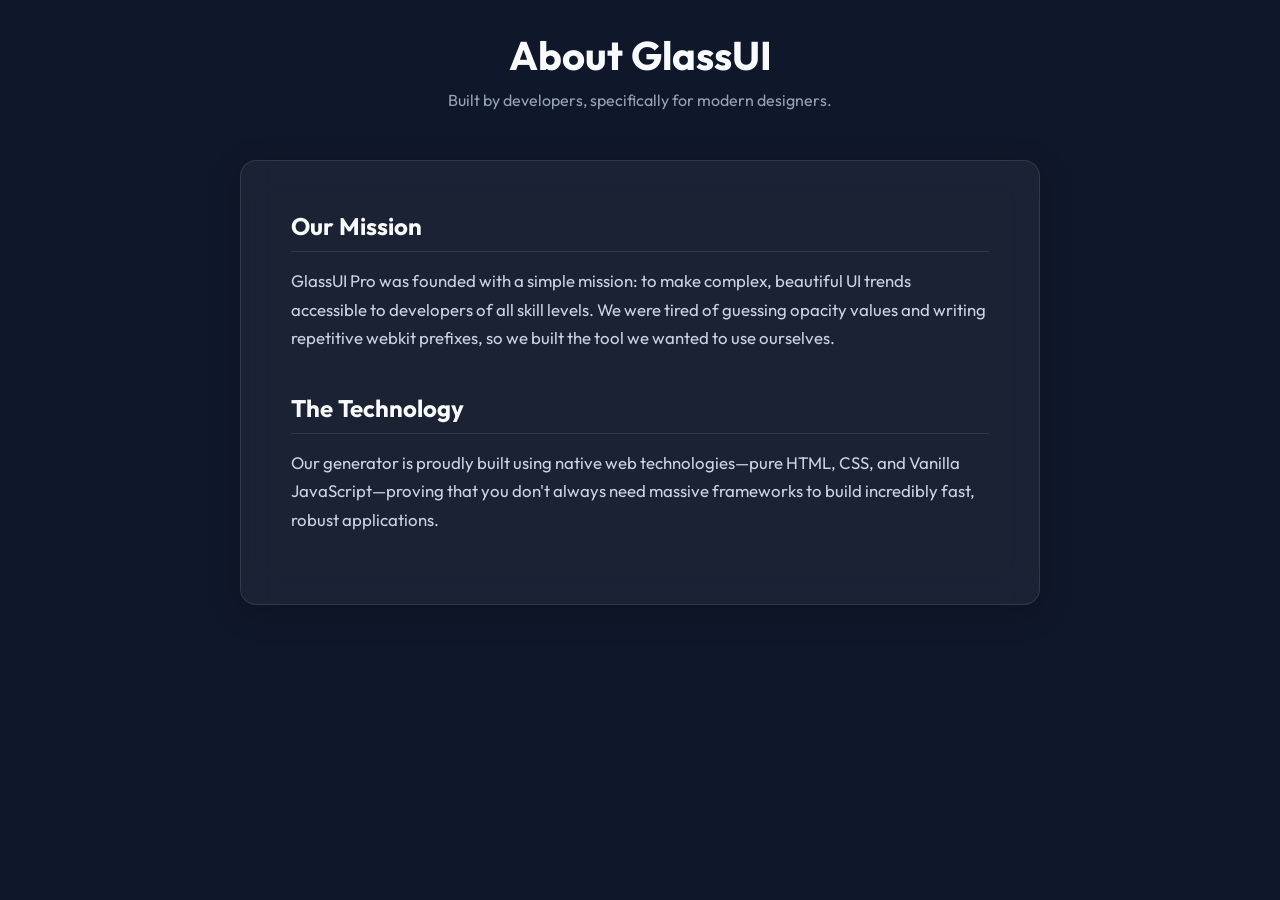
==== about.html @ 56500ab6 "Add files via upload" ====
<!DOCTYPE html>
<html lang="en">
<head>
    <meta charset="UTF-8">
    <meta name="viewport" content="width=device-width, initial-scale=1.0">
    <title>About Us | GlassUI Pro</title>
    <link rel="icon" href="data:image/svg+xml,<svg xmlns=%22http://www.w3.org/2000/svg%22 viewBox=%220 0 100 100%22><text y=%22.9em%22 font-size=%2290%22>✨</text></svg>">
    <link rel="preconnect" href="https://fonts.googleapis.com">
    <link rel="preconnect" href="https://fonts.gstatic.com" crossorigin>
    <link href="https://fonts.googleapis.com/css2?family=Outfit:wght@300;400;500;600;700;800&display=swap" rel="stylesheet">
    <link rel="stylesheet" href="style.css">
</head>
<body>

    <main class="app-container document-page">
        <header class="app-header">
            <h1>About GlassUI</h1>
            <p>Built by developers, specifically for modern designers.</p>
        </header>

        <article class="glass-card legal-prose">
            <h2>Our Mission</h2>
            <p>GlassUI Pro was founded with a simple mission: to make complex, beautiful UI trends accessible to developers of all skill levels. We were tired of guessing opacity values and writing repetitive webkit prefixes, so we built the tool we wanted to use ourselves.</p>
            
            <h2>The Technology</h2>
            <p>Our generator is proudly built using native web technologies—pure HTML, CSS, and Vanilla JavaScript—proving that you don't always need massive frameworks to build incredibly fast, robust applications.</p>
        </article>
    </main>

    </body>
</html>
---- style.css ----
/* --- 1. VARIABLES, RESET & GLOBAL POLISH --- */
:root {
    --panel-bg: rgba(15, 23, 42, 0.7);
    --text-primary: #f8fafc;
    --accent-color: #38bdf8;
}

* { 
    box-sizing: border-box; 
    margin: 0; 
    padding: 0; 
}

/* Enable smooth scrolling for the whole page */
html {
    scroll-behavior: smooth;
}

/* Updated Body with New Font */
body {
    font-family: 'Outfit', sans-serif; /* <-- The new premium font! */
    background: #0f172a; 
    color: var(--text-primary);
    min-height: 100vh;
    overflow-x: hidden; /* Prevents accidental horizontal scrolling */
}

/* Custom Text Highlight Color */
::selection {
    background-color: rgba(56, 189, 248, 0.3); /* Matches your accent color */
    color: #ffffff;
}

/* Custom Glassmorphic Scrollbar */
::-webkit-scrollbar {
    width: 10px;
}

::-webkit-scrollbar-track {
    background: #0f172a; /* Dark background */
}

::-webkit-scrollbar-thumb {
    background: rgba(255, 255, 255, 0.15); /* Glass-like thumb */
    border-radius: 10px;
}

::-webkit-scrollbar-thumb:hover {
    background: rgba(255, 255, 255, 0.3); /* Gets brighter when hovered */
}

/* --- 2. BASE LAYOUT & TYPOGRAPHY --- */
.app-container { 
    width: 100%; 
    max-width: 1200px; 
    margin: 0 auto; 
    padding-top: 30px; 
}

.app-header { 
    text-align: center; 
    margin-bottom: 30px; 
}

.app-header h1 { 
    font-size: 2.5rem; 
    margin-bottom: 10px; 
}

.app-header p { 
    color: #94a3b8; 
}

/* --- 3. MAIN WORKSPACE --- */
.workspace {
    display: grid;
    grid-template-columns: 1.2fr 1fr;
    gap: 30px;
    align-items: stretch;
}

/* Canvas Area */
.canvas-area {
    display: flex;
    justify-content: center;
    align-items: center;
    min-height: 440px; 
    border-radius: 24px;
    padding: 20px;
    transition: background 0.4s ease;
    border: 1px solid rgba(255,255,255,0.1);
    position: relative;
    overflow: hidden; 
}

/* Background Gradients & Orbs */
.bg-mesh { 
    background: #0f172a; 
}

.bg-mesh::before, .bg-mesh::after {
    content: '';
    position: absolute;
    border-radius: 50%;
    filter: blur(60px); 
    z-index: 0;
}

.bg-mesh::before {
    width: 300px; height: 300px;
    background: #4f46e5; 
    top: -50px; left: -50px;
}

.bg-mesh::after {
    width: 250px; height: 250px;
    background: #db2777; 
    bottom: -50px; right: -50px;
}

.bg-dark { background: radial-gradient(circle at center, #1e293b 0%, #020617 100%); }
.bg-ocean { background: linear-gradient(135deg, #0284c7 0%, #1e40af 100%); }

/* --- 4. GLASS ELEMENTS & SHAPES --- */
.glass-element {
    z-index: 10;
    position: relative;
    transition: all 0.3s ease; 
    box-shadow: 0 25px 50px -12px rgba(0, 0, 0, 0.25);
    display: flex;
    flex-direction: column;
    justify-content: center;
    align-items: center;
    text-align: center;
}

.shape-card { 
    width: 420px; 
    height: 260px; 
    padding: 30px; 
    /* These flex rules ensure the credit card text aligns perfectly */
    display: flex;
    flex-direction: column;
    justify-content: space-between;
}
.shape-button { width: auto; padding: 15px 40px; font-weight: bold; font-size: 1.2rem; cursor: pointer; }
.shape-button p { display: none; }
.shape-navbar { width: 100%; height: 70px; flex-direction: row; justify-content: space-between; padding: 0 30px; align-self: flex-start; margin-top: 20px; }
.shape-navbar p { display: none; }
.shape-modal { width: 90%; max-width: 450px; height: 220px; padding: 30px; }
.shape-input { width: 300px; height: 55px; padding: 0 20px; flex-direction: row; justify-content: flex-start; text-align: left; }
.shape-input p { display: none; }
.shape-input h2 { font-size: 1.1rem; color: rgba(255,255,255,0.6); margin: 0; font-weight: normal; }
.shape-sidebar { width: 220px; height: 90%; position: absolute; left: 20px; justify-content: flex-start; padding-top: 40px; }
.shape-tooltip { width: 150px; padding: 10px; }
.shape-tooltip h2 { font-size: 1rem; margin-bottom: 0; }
.shape-tooltip p { display: none; }
.shape-avatar { width: 150px; height: 150px; border-radius: 50% !important; padding: 20px; justify-content: center; }
.shape-avatar h2 { font-size: 3rem; margin: 0; }
.shape-avatar p { display: none; }

/* Modal Overlay */
.modal-overlay {
    position: absolute;
    top: 0; left: 0; right: 0; bottom: 0;
    background: rgba(0, 0, 0, 0.6);
    backdrop-filter: blur(5px);
    -webkit-backdrop-filter: blur(5px);
    z-index: 5; 
    opacity: 0; 
    pointer-events: none; 
    transition: opacity 0.4s ease;
}
.modal-overlay.active { opacity: 1; }

/* --- 5. CONTROL PANEL & UI COMPONENTS --- */
.control-panel { background: var(--panel-bg); padding: 30px; border-radius: 24px; border: 1px solid rgba(255, 255, 255, 0.1); }
.control-row { display: flex; gap: 15px; margin-bottom: 20px; }
.half-width { flex: 1; }
.control-group { margin-bottom: 20px; }

label { display: flex; justify-content: space-between; align-items: center; margin-bottom: 10px; font-size: 0.9rem; font-weight: 500; }
.val-badge { background: rgba(255,255,255,0.1); padding: 4px 8px; border-radius: 6px; font-family: monospace; font-size: 0.8rem; color: var(--accent-color); }

input[type="range"] { width: 100%; accent-color: var(--accent-color); cursor: pointer; }

/* Code Output Area */
.left-column .output-section {
    background: rgba(0, 0, 0, 0.2);
    padding: 20px;
    border-radius: 16px;
    border: 1px solid rgba(255, 255, 255, 0.05);
    margin-top: 30px; 
}
.code-grid { display: grid; grid-template-columns: 1fr 1fr; gap: 15px; margin-bottom: 15px; }
.code-col { display: flex; flex-direction: column; }
.code-grid textarea { height: 110px; font-size: 0.75rem; margin-top: 5px; padding: 10px; resize: none; background: rgba(0,0,0,0.4); color: #a7f3d0; border: 1px solid rgba(255,255,255,0.1); border-radius: 12px; font-family: monospace; }
.output-section .primary-btn { margin-top: 0; }

/* Custom Inputs & Buttons */
.dropdown { 
    width: 100%; padding: 12px 15px; background-color: rgba(0,0,0,0.3); color: var(--text-primary); 
    border: 1px solid rgba(255,255,255,0.2); border-radius: 8px; outline: none; font-size: 0.95rem; cursor: pointer;
    -webkit-appearance: none; -moz-appearance: none; appearance: none;
    background-image: url("data:image/svg+xml;charset=US-ASCII,%3Csvg%20xmlns%3D%22http%3A%2F%2Fwww.w3.org%2F2000%2Fsvg%22%20width%3D%22292.4%22%20height%3D%22292.4%22%3E%3Cpath%20fill%3D%22%2394a3b8%22%20d%3D%22M287%2069.4a17.6%2017.6%200%200%200-13-5.4H18.4c-5%200-9.3%201.8-12.9%205.4A17.6%2017.6%200%200%200%200%2082.2c0%205%201.8%209.3%205.4%2012.9l128%20127.9c3.6%203.6%207.8%205.4%2012.8%205.4s9.2-1.8%2012.8-5.4L287%2095c3.5-3.5%205.4-7.8%205.4-12.8%200-5-1.9-9.2-5.5-12.8z%22%2F%3E%3C%2Fsvg%3E");
    background-repeat: no-repeat; background-position: right 15px top 50%; background-size: 12px auto;
}
.dropdown option { background-color: #1e293b; color: white; padding: 10px; }

.primary-btn { width: 100%; padding: 14px; background: white; color: black; border: none; border-radius: 12px; font-weight: bold; cursor: pointer; transition: 0.2s; text-decoration: none; }
.primary-btn:hover { background: #e2e8f0; transform: translateY(-2px); }
.outline-btn { background: transparent; border: 1px solid rgba(255, 255, 255, 0.3); color: white; }
.outline-btn:hover { background: rgba(255, 255, 255, 0.1); }

/* 1. Reset the default ugly browser color input */
.color-swatch {
    -webkit-appearance: none;
    -moz-appearance: none;
    appearance: none;
    width: 36px;
    height: 36px;
    background: transparent;
    border: none;
    cursor: pointer;
    padding: 0;
}

/* 2. Style the actual color square inside (Chrome/Safari/Edge) */
.color-swatch::-webkit-color-swatch {
    border-radius: 6px;
    border: 2px solid rgba(255, 255, 255, 0.2);
    box-shadow: 0 2px 5px rgba(0,0,0,0.2);
}

/* 3. Style the actual color square inside (Firefox) */
.color-swatch::-moz-color-swatch {
    border-radius: 6px;
    border: 2px solid rgba(255, 255, 255, 0.2);
    box-shadow: 0 2px 5px rgba(0,0,0,0.2);
}

/* --- 6. GLOBAL NAV & MEGA FOOTER --- */
.global-nav { width: 100%; background: rgba(15, 23, 42, 0.75); backdrop-filter: blur(16px); -webkit-backdrop-filter: blur(16px); border-bottom: 1px solid rgba(255, 255, 255, 0.08); position: sticky; top: 0; z-index: 100; }
.nav-container { max-width: 1200px; margin: 0 auto; padding: 15px 20px; display: flex; justify-content: space-between; align-items: center; }
.logo { display: flex; align-items: center; gap: 8px; font-size: 1.4rem; font-weight: 800; color: var(--text-primary); cursor: pointer; letter-spacing: -0.5px; }
.nav-links { display: flex; list-style: none; gap: 32px; }
.nav-links a, .nav-login { color: #94a3b8; text-decoration: none; font-size: 0.95rem; font-weight: 500; transition: color 0.2s ease; }
.nav-links a:hover, .nav-login:hover { color: var(--text-primary); }
.nav-actions { display: flex; align-items: center; gap: 24px; }
.nav-pro-btn { background: var(--accent-color); color: #0f172a; padding: 10px 20px; border-radius: 8px; text-decoration: none; font-weight: 700; font-size: 0.9rem; transition: transform 0.2s, background 0.2s; white-space: nowrap; }
.nav-pro-btn:hover { transform: translateY(-2px); background: #7dd3fc; }

.mega-footer { margin-top: 80px; background: rgba(15, 23, 42, 0.95); border-top: 1px solid rgba(255, 255, 255, 0.05); padding: 60px 20px 20px; width: 100%; }
.footer-container { max-width: 1200px; margin: 0 auto; }
.footer-grid { display: grid; grid-template-columns: 2fr 1fr 1fr 1fr; gap: 40px; margin-bottom: 60px; }
.brand-col p { color: #94a3b8; line-height: 1.6; margin-top: 15px; max-width: 320px; font-size: 0.95rem; }
.footer-col h4 { color: var(--text-primary); font-size: 1.1rem; margin-bottom: 20px; font-weight: 600; }
.footer-col ul { list-style: none; padding: 0; }
.footer-col li { margin-bottom: 12px; }
.footer-col a { color: #94a3b8; text-decoration: none; font-size: 0.95rem; transition: color 0.2s ease; }
.footer-col a:hover { color: var(--accent-color); }
.footer-bottom { display: flex; justify-content: space-between; align-items: center; padding-top: 30px; border-top: 1px solid rgba(255, 255, 255, 0.05); color: #64748b; font-size: 0.85rem; }
.social-links { display: flex; gap: 20px; }
.social-links a { color: #64748b; text-decoration: none; transition: color 0.2s; }
.social-links a:hover { color: var(--text-primary); }

/* --- 7. SUPPLEMENTARY PAGES --- */

/* Educational Text Formatting */
.educational-content { margin-top: 60px; padding-top: 40px; border-top: 1px solid rgba(255, 255, 255, 0.1); max-width: 900px; margin-left: auto; margin-right: auto; }
.content-block { margin-bottom: 40px; }
.content-block h2 { font-size: 1.8rem; margin-bottom: 15px; color: var(--text-primary); }
.content-block p, .steps-list { color: #94a3b8; line-height: 1.7; font-size: 1.05rem; }
.steps-list { padding-left: 25px; line-height: 1.8; }
.steps-list strong { color: var(--accent-color); }
.steps-list code, .tip-box code { background: rgba(255, 255, 255, 0.1); padding: 2px 6px; border-radius: 4px; font-family: monospace; color: #a7f3d0; }
.tip-box { background: rgba(56, 189, 248, 0.1);  padding: 20px 25px; border-radius: 12px 12px 12px 12px; }
.tip-box h3 { margin-bottom: 10px; color: var(--text-primary); }
.tip-box code { background: rgba(0, 0, 0, 0.3); }

/* Pricing Page & Glass Cards */
.pricing-page { display: flex; flex-direction: column; align-items: center; padding-bottom: 80px; }
.pricing-grid { display: grid; grid-template-columns: 1fr 1fr; gap: 40px; max-width: 900px; width: 100%; margin-top: 40px; }
.price-card { padding: 40px; display: flex; flex-direction: column; position: relative; }

.glass-card {
    background: rgba(255, 255, 255, 0.05); 
    backdrop-filter: blur(16px);
    -webkit-backdrop-filter: blur(16px);
    border-radius: 16px;
    border: 1px solid rgba(255, 255, 255, 0.1);
    box-shadow: 0 8px 32px 0 rgba(0, 0, 0, 0.2);
}

.pro-card {
    border: 1px solid rgba(56, 189, 248, 0.5); 
    box-shadow: 0 15px 35px rgba(0, 0, 0, 0.3), inset 0 1px 1px rgba(255, 255, 255, 0.2);
    transform: scale(1.02); 
}

.price-card .badge { position: absolute; top: -15px; right: 20px; background: #38bdf8; color: #0f172a; padding: 5px 15px; border-radius: 20px; font-size: 0.8rem; font-weight: 700; }
.price-card h3 { font-size: 1.5rem; margin-bottom: 10px; }
.price-card .price { font-size: 1rem; color: #94a3b8; margin-bottom: 20px; }
.price-card .price span { font-size: 3rem; font-weight: 700; color: var(--text-primary); }
.price-card .plan-desc { font-size: 0.95rem; margin-bottom: 30px; line-height: 1.5; }
.feature-list { list-style: none; padding: 0; margin-bottom: 40px; flex-grow: 1; }
.feature-list li { margin-bottom: 15px; font-size: 0.95rem; }
.feature-list li.disabled { opacity: 0.4; }

/* Pro Tooltip */
.pro-tooltip-wrapper { position: relative; display: inline-block; width: 100%; }
.disabled-btn { cursor: not-allowed; opacity: 0.8; }
.pro-tooltip-wrapper .hover-message { visibility: hidden; opacity: 0; width: 100%; background-color: rgba(15, 23, 42, 0.95); color: #f8fafc; text-align: center; border-radius: 8px; padding: 12px; position: absolute; z-index: 10; bottom: 115%; left: 0; font-size: 0.85rem; line-height: 1.4; border: 1px solid rgba(56, 189, 248, 0.3); box-shadow: 0 10px 25px rgba(0, 0, 0, 0.4); transition: opacity 0.3s ease, visibility 0.3s ease, transform 0.3s ease; transform: translateY(5px); pointer-events: none; }
.pro-tooltip-wrapper .hover-message::after { content: ""; position: absolute; top: 100%; left: 50%; margin-left: -5px; border-width: 5px; border-style: solid; border-color: rgba(56, 189, 248, 0.3) transparent transparent transparent; }
.pro-tooltip-wrapper:hover .hover-message { visibility: visible; opacity: 1; transform: translateY(0); }

/* Document/Legal Pages */
.document-page { display: flex; flex-direction: column; align-items: center; padding-bottom: 80px; }
.legal-prose { max-width: 800px; width: 100%; padding: 50px; margin-top: 20px; text-align: left; }
.legal-prose h2 { color: var(--text-primary); font-size: 1.5rem; margin-top: 40px; margin-bottom: 15px; border-bottom: 1px solid rgba(255, 255, 255, 0.1); padding-bottom: 10px; }
.legal-prose h2:first-of-type { margin-top: 0; }
.legal-prose p { color: #cbd5e1; line-height: 1.7; margin-bottom: 20px; font-size: 1.05rem; }
.legal-prose ul { color: #cbd5e1; line-height: 1.7; margin-bottom: 25px; padding-left: 25px; font-size: 1.05rem; }
.legal-prose li { margin-bottom: 10px; }

/* Centered Form/Message Pages */
.centered-page { display: flex; justify-content: center; align-items: center; min-height: 70vh; padding: 20px; }
.auth-card, .message-card { max-width: 400px; width: 100%; padding: 40px; text-align: center; }
.message-card { max-width: 500px; }
.auth-form { display: flex; flex-direction: column; gap: 15px; text-align: left; margin-top: 20px; margin-bottom: 20px; }
.form-group { display: flex; flex-direction: column; gap: 5px; }
.form-group label { font-size: 0.85rem; color: var(--accent-color); font-weight: 600; }
.glass-input { width: 100%; padding: 12px; background: rgba(0, 0, 0, 0.2); border: 1px solid rgba(255, 255, 255, 0.1); border-radius: 8px; color: #ffffff; outline: none; transition: all 0.3s ease; }
.glass-input:focus { border-color: var(--accent-color); box-shadow: 0 0 0 2px rgba(56, 189, 248, 0.2); }


/* Custom Back Link for Auth/Contact Cards */
.back-link {
    display: block; /* Ensures it sits on its own line */
    text-align: left;
    color: #94a3b8; /* Muted slate color */
    text-decoration: none;
    font-size: 0.9rem;
    font-weight: 500;
    margin-bottom: 20px;
    transition: color 0.2s ease, transform 0.2s ease;
}

.back-link:hover {
    color: var(--text-primary); /* Brightens to white on hover */
    transform: translateX(-3px); /* Subtle slide to the left on hover */
}

/* --- 8. UNIFIED MEDIA QUERIES --- */

/* Tablets */
@media (max-width: 850px) { 
    .workspace { grid-template-columns: 1fr; } 
    .footer-grid { grid-template-columns: 1fr 1fr; }
    .brand-col { grid-column: span 2; }
}

/* Phones & Small Tablets */
@media (max-width: 768px) {
    .app-header h1 { font-size: 2rem; }
    .app-header p { font-size: 0.95rem; }
    .nav-links { display: none; }
    
    .canvas-area { min-height: 350px; padding: 20px; }
    .code-grid { grid-template-columns: 1fr; }
    .code-grid textarea { height: 110px; font-size: 0.75rem; margin-top: 5px; padding: 10px; resize: none; background: rgba(0,0,0,0.4); color: #a7f3d0; border: 1px solid rgba(255,255,255,0.1); border-radius: 12px; font-family: monospace; overflow-y: auto; }
    
    .pricing-grid { grid-template-columns: 1fr; }
    .pro-card { transform: scale(1); }
    
    .legal-prose { padding: 30px 20px; }
    .legal-prose h2 { font-size: 1.3rem; }
    .legal-prose p, .legal-prose ul { font-size: 0.95rem; }
    
    .footer-grid { grid-template-columns: 1fr; gap: 30px; text-align: center; }
    .brand-col { grid-column: span 1; }
}

/* Smallest Screens */
@media (max-width: 550px) {
    .footer-bottom { flex-direction: column; gap: 15px; text-align: center; }
}
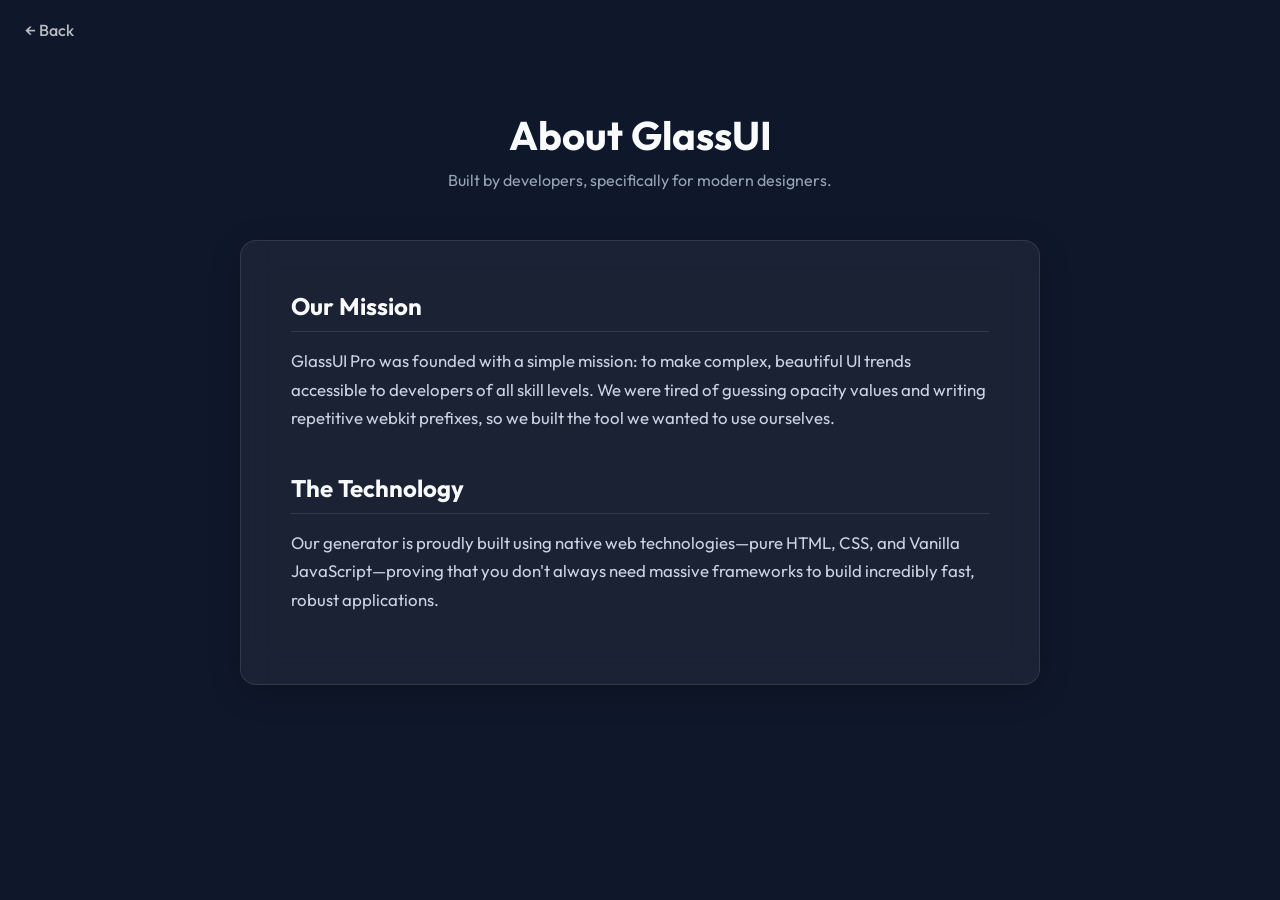
==== commit 83381884: "Add files via upload" ====
--- a/about.html
+++ b/about.html
@@ -1,6 +1,15 @@
 <!DOCTYPE html>
 <html lang="en">
 <head>
+    <!-- Google tag (gtag.js) -->
+    <script async src="https://www.googletagmanager.com/gtag/js?id=G-WPXQDVVGME"></script>
+    <script>
+    window.dataLayer = window.dataLayer || [];
+    function gtag(){dataLayer.push(arguments);}
+    gtag('js', new Date());
+
+    gtag('config', 'G-WPXQDVVGME');
+    </script>
     <meta charset="UTF-8">
     <meta name="viewport" content="width=device-width, initial-scale=1.0">
     <title>About Us | GlassUI Pro</title>
@@ -11,7 +20,9 @@
     <link rel="stylesheet" href="style.css">
 </head>
 <body>
-
+    <nav class="simple-nav">
+        <a href="index.html" class="back-link">&larr; Back</a>
+    </nav>
     <main class="app-container document-page">
         <header class="app-header">
             <h1>About GlassUI</h1>
--- a/style.css
+++ b/style.css
@@ -384,4 +384,83 @@
 /* Smallest Screens */
 @media (max-width: 550px) {
     .footer-bottom { flex-direction: column; gap: 15px; text-align: center; }
+}
+
+/* =========================================
+   📱 PERFECTED MOBILE RESPONSIVE FIXES
+   ========================================= */
+@media (max-width: 768px) {
+    /* Break container boundaries to allow custom ordering */
+    .workspace {
+        display: flex !important;
+        flex-direction: column !important;
+        gap: 20px !important;
+    }
+
+    .left-column {
+        display: contents !important; /* The secret sauce to ungroup preview and code */
+    }
+
+    /* 1. Preview Card goes to the absolute top */
+    #canvas-area {
+        order: 1 !important;
+    }
+
+    /* 2. Sliders/Control panel goes right under the preview */
+    .control-panel {
+        order: 2 !important;
+        padding: 15px !important;
+    }
+
+    /* 3. HTML/CSS code blocks go to the bottom */
+    .output-section {
+        order: 3 !important;
+    }
+
+    /* Fix dropdown stacking so text does not compress */
+    .control-row {
+        display: flex !important;
+        flex-direction: column !important;
+        gap: 12px !important;
+    }
+    .control-group.half-width {
+        width: 100% !important;
+    }
+
+    /* Fix text clipping on the sides for educational descriptions */
+    .educational-content, .app-header {
+        padding-left: 20px !important;
+        padding-right: 20px !important;
+        box-sizing: border-box !important;
+        overflow-wrap: break-word !important;
+    }
+
+    /* Thicker touch targets for phone sliders */
+    input[type="range"] {
+        height: 24px !important;
+    }
+}
+
+/* =========================================
+   SUBPAGE NAVIGATION
+   ========================================= */
+.simple-nav {
+    padding: 20px 25px;
+    width: 100%;
+    box-sizing: border-box;
+}
+
+.back-link {
+    color: #ffffff;
+    text-decoration: none;
+    font-size: 1rem;
+    font-weight: 500;
+    opacity: 0.7;
+    transition: opacity 0.3s ease;
+    display: inline-flex;
+    align-items: center;
+}
+
+.back-link:hover {
+    opacity: 1;
 }
